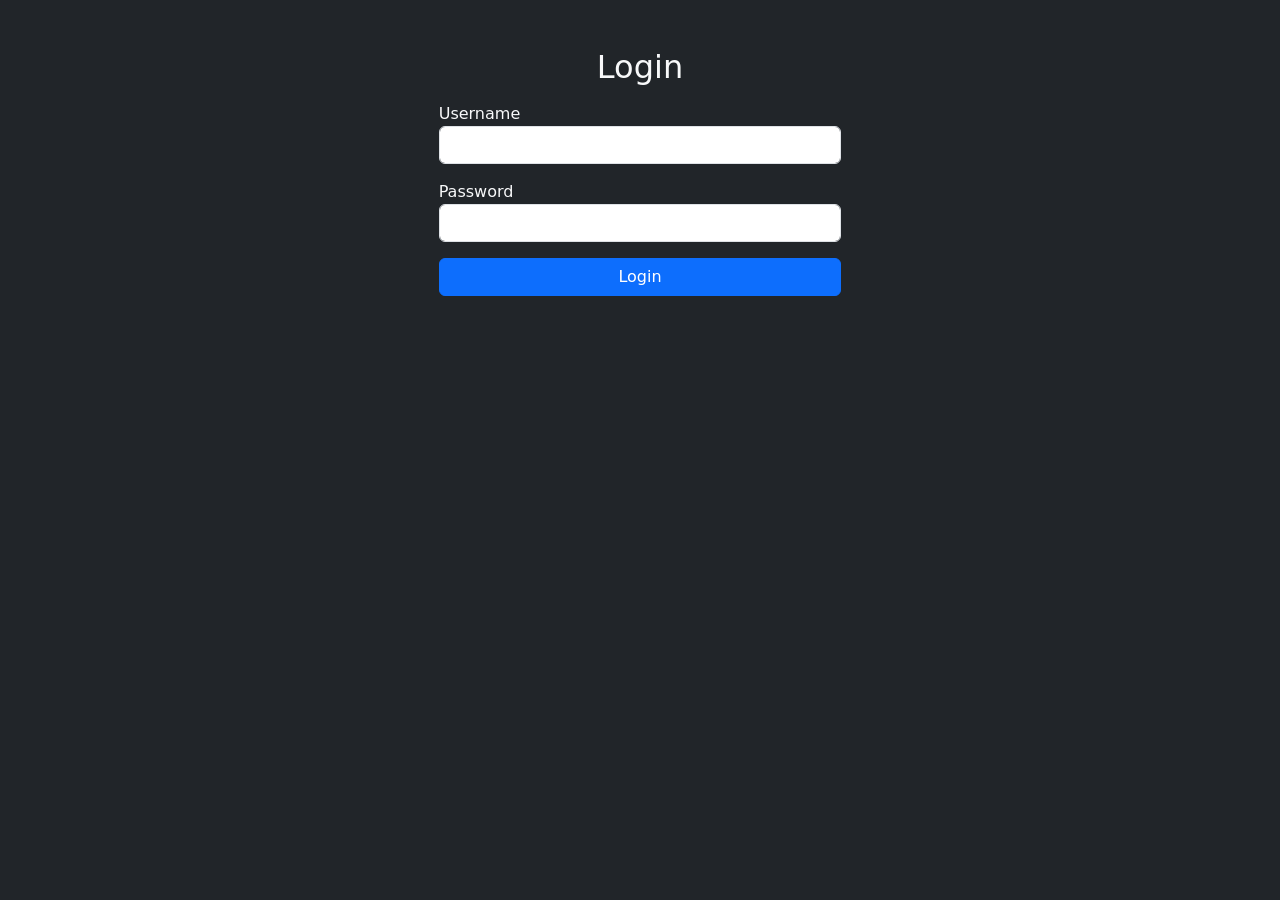
==== src/main/resources/templates/login.html @ d036d7f6 "Add Bootstrap styled login page" ====
<!DOCTYPE html>
<html xmlns:th="http://www.thymeleaf.org">
<head>
    <meta charset="UTF-8">
    <title>Login</title>

    <link rel="stylesheet"
          href="https://cdn.jsdelivr.net/npm/bootstrap@5.3.2/dist/css/bootstrap.min.css">
</head>
<body class="bg-dark text-light">

<div class="container mt-5 col-4">

    <h2 class="text-center mb-3">Login</h2>

    <form th:action="@{/login}" th:object="${user}" method="post">

        <div class="mb-3">
            <label>Username</label>
            <input class="form-control" th:field="*{username}">
        </div>

        <div class="mb-3">
            <label>Password</label>
            <input type="password" class="form-control" th:field="*{password}">
        </div>

        <p class="text-danger" th:text="${error}"></p>

        <button class="btn btn-primary w-100">Login</button>
    </form>

</div>

</body>
</html>
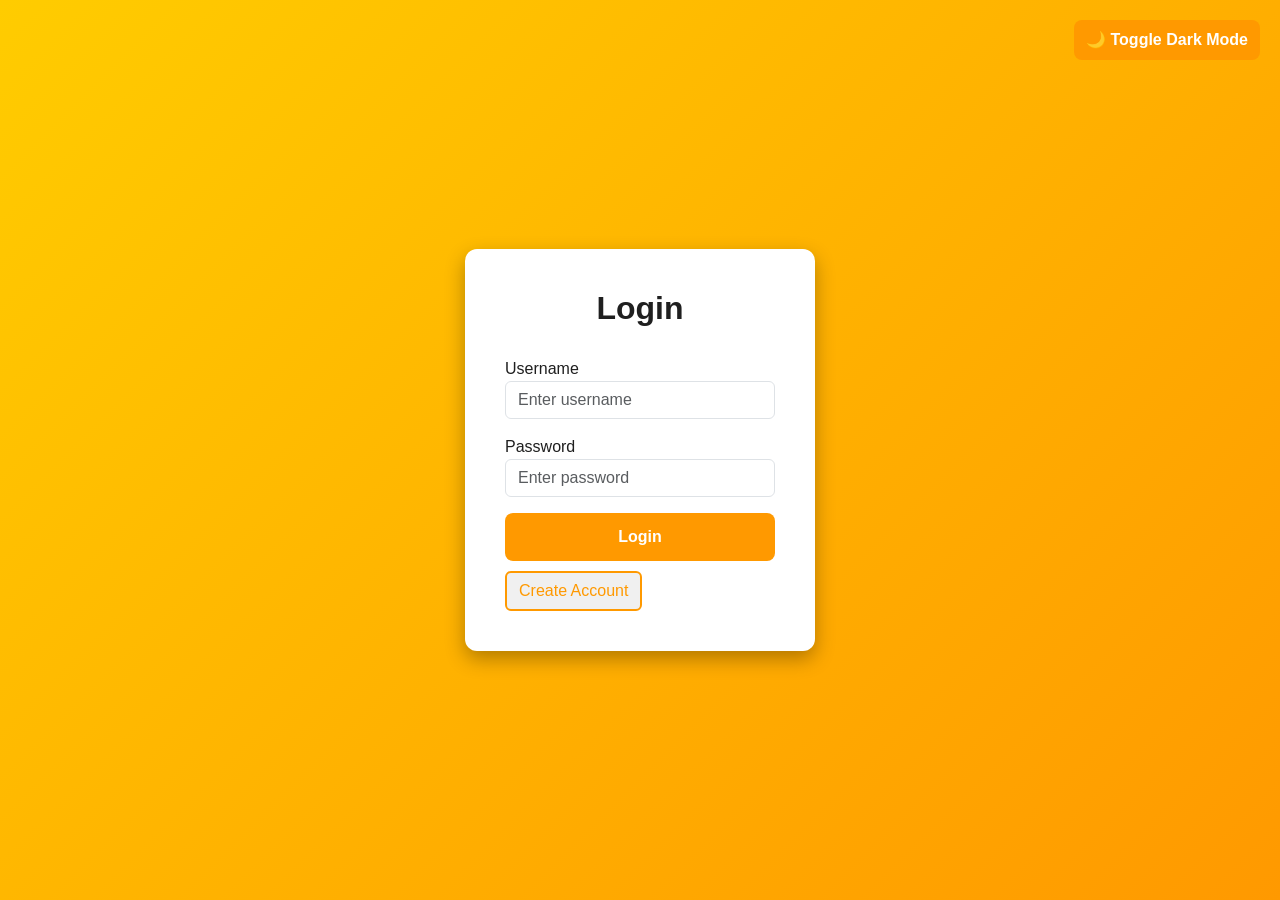
==== commit 213e6cf8: "Update HTML pages: login, register, task manager with modern design and dark mode" ====
--- a/src/main/resources/templates/login.html
+++ b/src/main/resources/templates/login.html
@@ -6,31 +6,186 @@
 
     <link rel="stylesheet"
           href="https://cdn.jsdelivr.net/npm/bootstrap@5.3.2/dist/css/bootstrap.min.css">
+
+    <style>
+        body {
+            height: 100vh;
+            display: flex;
+            justify-content: center;
+            align-items: center;
+            font-family: 'Segoe UI', Tahoma, Geneva, Verdana, sans-serif;
+            transition: background-color 0.3s, color 0.3s;
+        }
+
+        body.light-mode {
+            background: linear-gradient(135deg, #ffcc00, #ff9900);
+            color: #1f1f1f;
+        }
+
+        body.dark-mode {
+            background: linear-gradient(135deg, #1f1f1f, #2c2c2c);
+            color: #f0f0f0;
+        }
+
+        .login-card {
+            padding: 40px;
+            border-radius: 12px;
+            width: 350px;
+            box-shadow: 0 8px 20px rgba(0,0,0,0.3);
+            transition: background-color 0.3s, color 0.3s;
+        }
+
+        body.light-mode .login-card {
+            background-color: #ffffff;
+            color: #1f1f1f;
+        }
+
+        body.dark-mode .login-card {
+            background-color: #2c2c2c;
+            color: #f0f0f0;
+        }
+
+        .login-card h2 {
+            text-align: center;
+            margin-bottom: 30px;
+            font-weight: bold;
+        }
+
+        .btn-login {
+            width: 100%;
+            padding: 12px;
+            font-weight: bold;
+            border: none;
+            border-radius: 8px;
+            margin-bottom: 10px;
+            transition: 0.3s;
+        }
+
+        body.light-mode .btn-login {
+            background-color: #ff9900;
+            color: #fff;
+        }
+
+        body.light-mode .btn-login:hover {
+            background-color: #ffcc00;
+            color: #1f1f1f;
+        }
+
+        body.light-mode .btn-register {
+            background-color: #f0f0f0;
+            color: #ff9900;
+            border: 2px solid #ff9900;
+        }
+
+        body.light-mode .btn-register:hover {
+            background-color: #ff9900;
+            color: #fff;
+        }
+
+        body.dark-mode .btn-login {
+            background-color: #ffcc00;
+            color: #1f1f1f;
+        }
+
+        body.dark-mode .btn-login:hover {
+            background-color: #e6b800;
+        }
+
+        body.dark-mode .btn-register {
+            background-color: #3a3a3a;
+            color: #ffcc00;
+            border: 2px solid #ffcc00;
+        }
+
+        body.dark-mode .btn-register:hover {
+            background-color: #ffcc00;
+            color: #1f1f1f;
+        }
+
+        .text-danger {
+            text-align: center;
+            margin-top: 10px;
+        }
+
+        .dark-mode-toggle {
+            position: absolute;
+            top: 20px;
+            right: 20px;
+            padding: 8px 12px;
+            font-weight: bold;
+            border-radius: 8px;
+            border: none;
+            cursor: pointer;
+            transition: 0.3s;
+        }
+
+        body.light-mode .dark-mode-toggle {
+            background-color: #ff9900;
+            color: #fff;
+        }
+
+        body.light-mode .dark-mode-toggle:hover {
+            background-color: #ffcc00;
+            color: #1f1f1f;
+        }
+
+        body.dark-mode .dark-mode-toggle {
+            background-color: #ffcc00;
+            color: #1f1f1f;
+        }
+
+        body.dark-mode .dark-mode-toggle:hover {
+            background-color: #e6b800;
+        }
+    </style>
 </head>
-<body class="bg-dark text-light">
+<body id="body">
 
-<div class="container mt-5 col-4">
+<button class="dark-mode-toggle" onclick="toggleDarkMode()">🌙 Toggle Dark Mode</button>
 
-    <h2 class="text-center mb-3">Login</h2>
+<div class="login-card">
+    <h2>Login</h2>
 
     <form th:action="@{/login}" th:object="${user}" method="post">
-
         <div class="mb-3">
             <label>Username</label>
-            <input class="form-control" th:field="*{username}">
+            <input class="form-control" th:field="*{username}" placeholder="Enter username" required>
         </div>
 
         <div class="mb-3">
             <label>Password</label>
-            <input type="password" class="form-control" th:field="*{password}">
+            <input type="password" class="form-control" th:field="*{password}" placeholder="Enter password" required>
         </div>
 
         <p class="text-danger" th:text="${error}"></p>
 
-        <button class="btn btn-primary w-100">Login</button>
+        <button type="submit" class="btn btn-login">Login</button>
     </form>
 
+    <a href="/register" class="btn btn-register">Create Account</a>
 </div>
+
+<script>
+    const body = document.getElementById('body');
+
+    if(localStorage.getItem('darkMode') === 'true') {
+        body.classList.add('dark-mode');
+    } else {
+        body.classList.add('light-mode');
+    }
+
+    function toggleDarkMode() {
+        if(body.classList.contains('dark-mode')) {
+            body.classList.remove('dark-mode');
+            body.classList.add('light-mode');
+            localStorage.setItem('darkMode', 'false');
+        } else {
+            body.classList.remove('light-mode');
+            body.classList.add('dark-mode');
+            localStorage.setItem('darkMode', 'true');
+        }
+    }
+</script>
 
 </body>
 </html>
